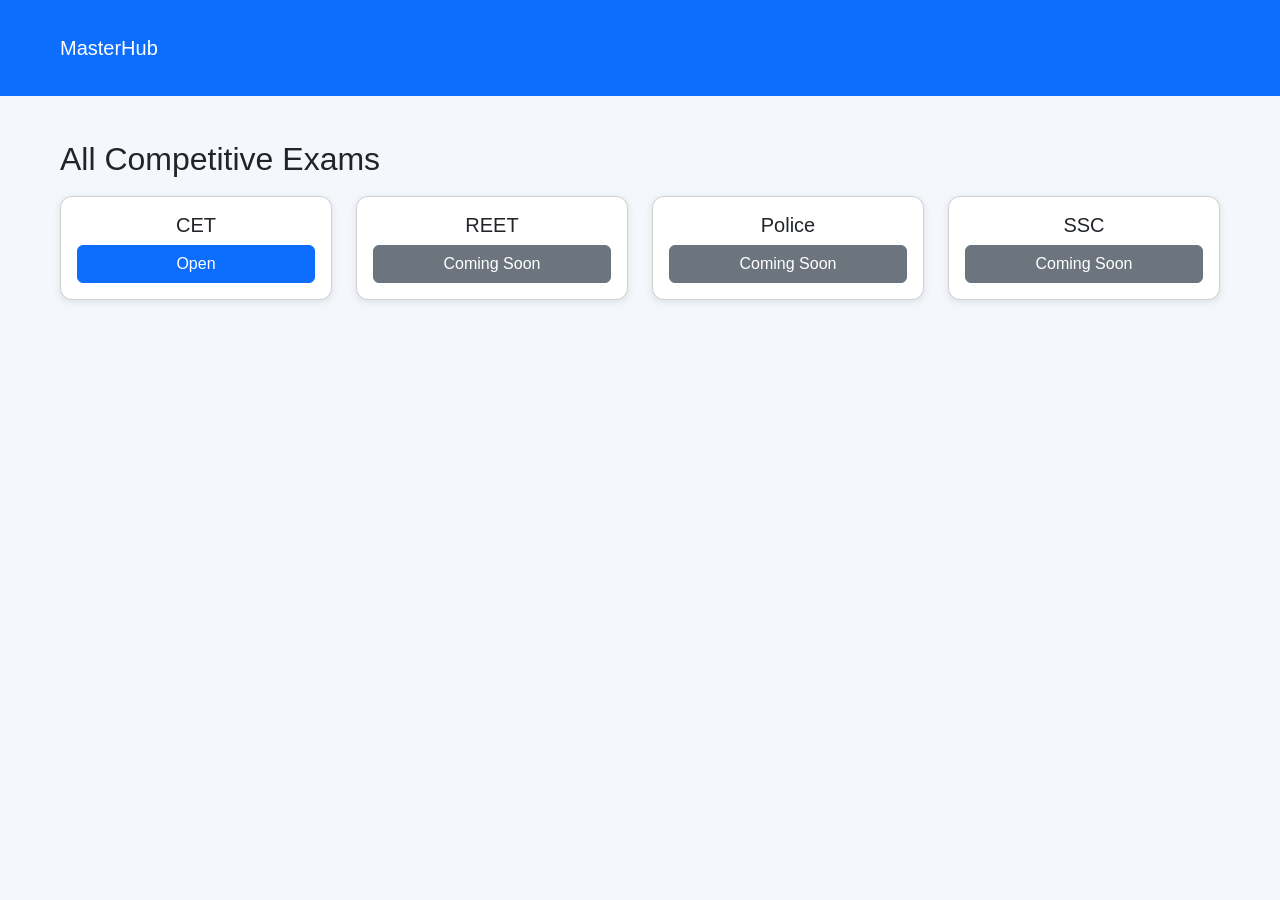
==== Exam.html @ 6af3337e "Rename Exam.htm1 to Exam.html" ====
<!DOCTYPE html>
<html lang="en">
<head>
<meta charset="UTF-8">
<meta name="viewport" content="width=device-width, initial-scale=1.0">
<title>All Exams - MasterHub</title>

<link href="https://cdn.jsdelivr.net/npm/bootstrap@5.3.7/dist/css/bootstrap.min.css" rel="stylesheet">
<link rel="stylesheet" href="css/style.css">
</head>

<body>

<nav class="navbar navbar-dark bg-primary">
<div class="container">
<a class="navbar-brand" href="index.html">MasterHub</a>
</div>
</nav>

<div class="container mt-4">

<h2>All Competitive Exams</h2>

<div class="row">

<div class="col-md-3 col-6 mb-3">
<div class="card p-3 text-center">
<h5>CET</h5>
<a href="cet.html" class="btn btn-primary">Open</a>
</div>
</div>

<div class="col-md-3 col-6 mb-3">
<div class="card p-3 text-center">
<h5>REET</h5>
<button class="btn btn-secondary">Coming Soon</button>
</div>
</div>

<div class="col-md-3 col-6 mb-3">
<div class="card p-3 text-center">
<h5>Police</h5>
<button class="btn btn-secondary">Coming Soon</button>
</div>
</div>

<div class="col-md-3 col-6 mb-3">
<div class="card p-3 text-center">
<h5>SSC</h5>
<button class="btn btn-secondary">Coming Soon</button>
</div>
</div>

</div>

</div>

</body>
  </html>
---- css/style.css ----
body{
    margin:0;
    font-family:Arial,sans-serif;
    background:#f4f7fb;
}

header{
    background:#0d6efd;
    color:white;
    padding:15px;
}

.container{
    max-width:1200px;
    margin:auto;
    padding:20px;
}

.card{
    background:white;
    border-radius:12px;
    padding:15px;
    box-shadow:0 2px 8px rgba(0,0,0,.1);
    margin:10px 0;
}
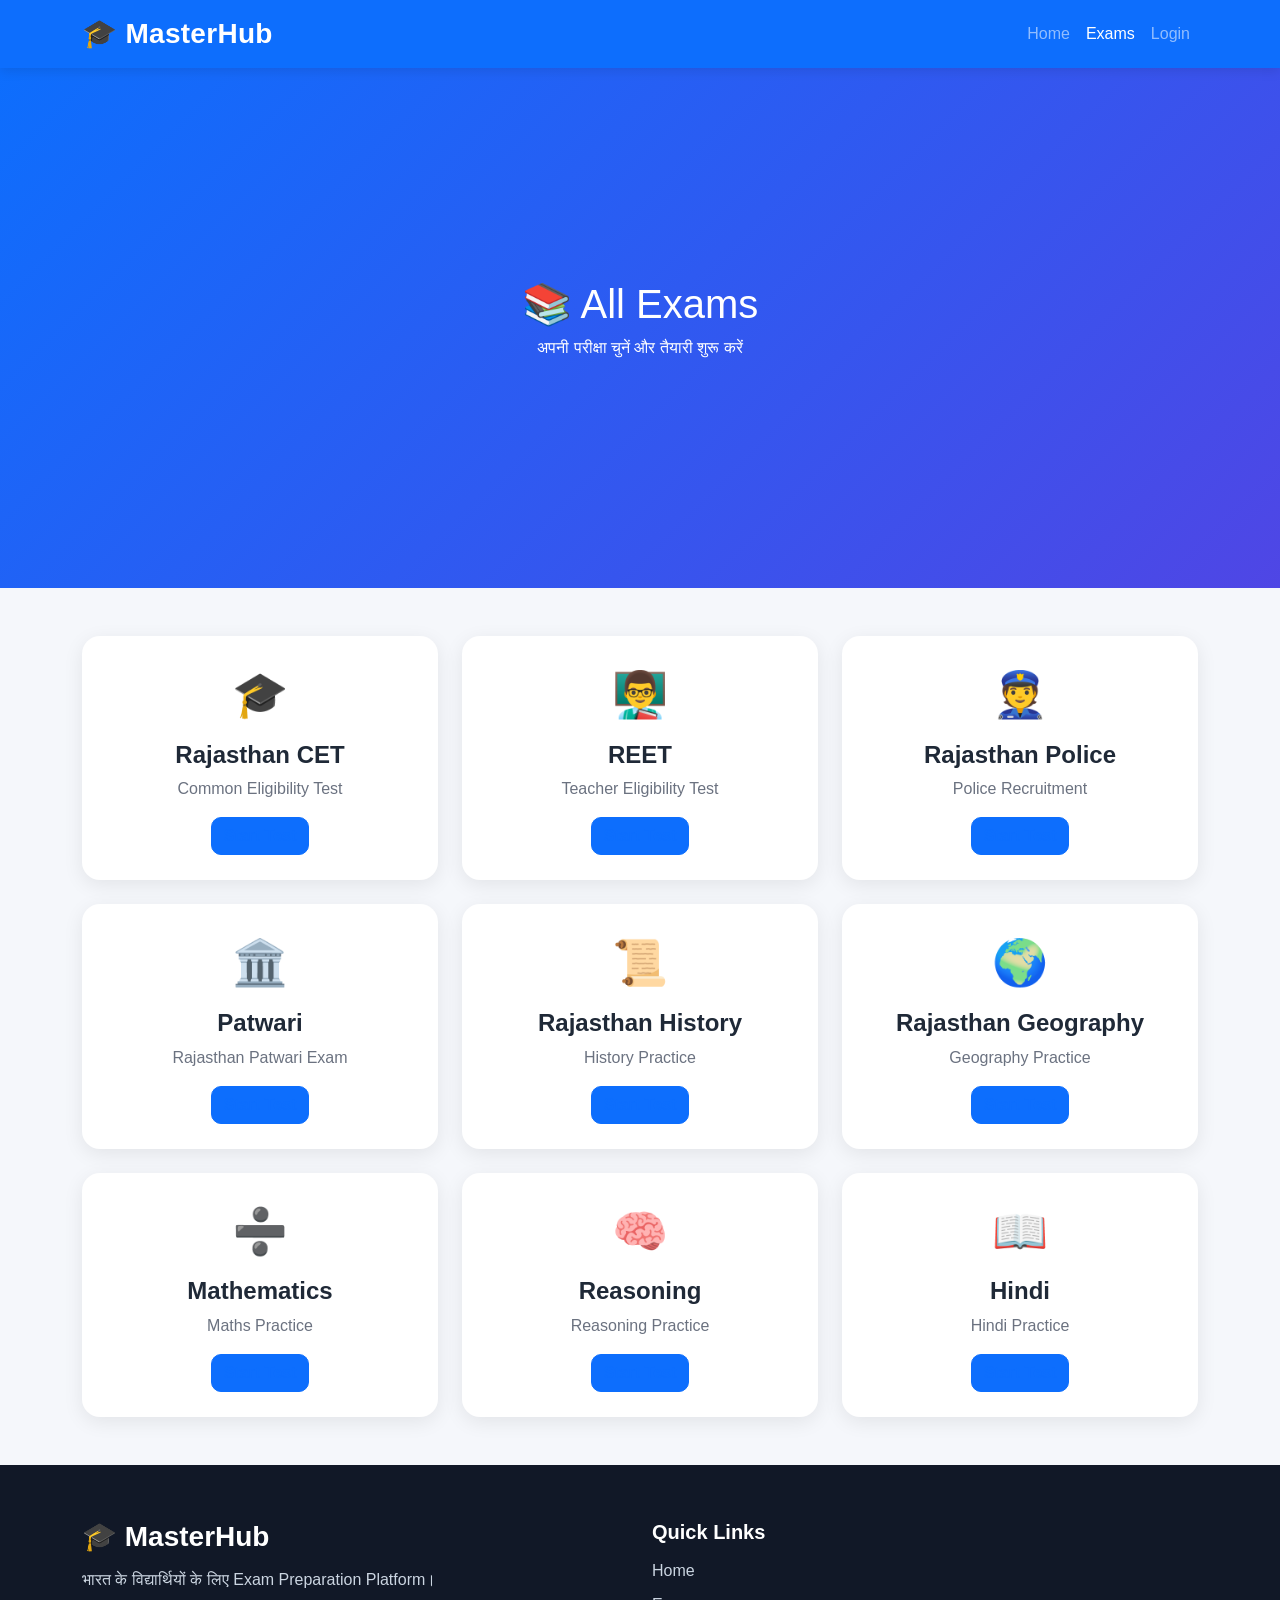
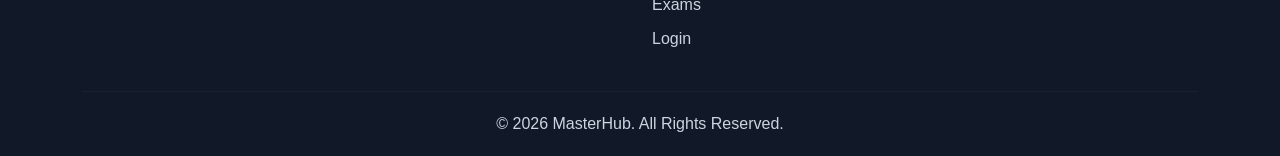
==== commit feaff95a: "Update Exam.html" ====
--- a/Exam.html
+++ b/Exam.html
@@ -1,59 +1,336 @@
 <!DOCTYPE html>
-<html lang="en">
+<html lang="hi">
 <head>
+
 <meta charset="UTF-8">
 <meta name="viewport" content="width=device-width, initial-scale=1.0">
-<title>All Exams - MasterHub</title>
+
+<title>Exams - MasterHub</title>
 
 <link href="https://cdn.jsdelivr.net/npm/bootstrap@5.3.7/dist/css/bootstrap.min.css" rel="stylesheet">
-<link rel="stylesheet" href="css/style.css">
+
+<link rel="stylesheet" href="assets/css/style.css">
+
 </head>
 
 <body>
 
-<nav class="navbar navbar-dark bg-primary">
+<!-- NAVBAR -->
+
+<nav class="navbar navbar-expand-lg navbar-dark bg-primary">
+
 <div class="container">
-<a class="navbar-brand" href="index.html">MasterHub</a>
-</div>
+
+<a class="navbar-brand fw-bold fs-3" href="index.html">
+🎓 MasterHub
+</a>
+
+<button class="navbar-toggler"
+type="button"
+data-bs-toggle="collapse"
+data-bs-target="#menu">
+
+<span class="navbar-toggler-icon"></span>
+
+</button>
+
+<div class="collapse navbar-collapse" id="menu">
+
+<ul class="navbar-nav ms-auto">
+
+<li class="nav-item">
+<a class="nav-link" href="index.html">Home</a>
+</li>
+
+<li class="nav-item">
+<a class="nav-link active" href="exams.html">Exams</a>
+</li>
+
+<li class="nav-item">
+<a class="nav-link" href="login.html">Login</a>
+</li>
+
+</ul>
+
+</div>
+
+</div>
+
 </nav>
 
-<div class="container mt-4">
-
-<h2>All Competitive Exams</h2>
+
+<!-- HEADER -->
+
+<section class="hero-section">
+
+<div class="container text-center">
+
+<h1>📚 All Exams</h1>
+
+<p>
+अपनी परीक्षा चुनें और तैयारी शुरू करें
+</p>
+
+</div>
+
+</section>
+
+
+<!-- EXAMS -->
+
+<section class="container py-5">
+
+<div class="row g-4">
+
+
+<!-- CET -->
+
+<div class="col-6 col-md-4">
+
+<div class="exam-card">
+
+<div class="exam-icon">🎓</div>
+
+<h4>Rajasthan CET</h4>
+
+<p>Common Eligibility Test</p>
+
+<a href="test.html"
+class="btn btn-primary">
+Start Test
+</a>
+
+</div>
+
+</div>
+
+
+<!-- REET -->
+
+<div class="col-6 col-md-4">
+
+<div class="exam-card">
+
+<div class="exam-icon">👨‍🏫</div>
+
+<h4>REET</h4>
+
+<p>Teacher Eligibility Test</p>
+
+<a href="test.html"
+class="btn btn-primary">
+Start Test
+</a>
+
+</div>
+
+</div>
+
+
+<!-- POLICE -->
+
+<div class="col-6 col-md-4">
+
+<div class="exam-card">
+
+<div class="exam-icon">👮</div>
+
+<h4>Rajasthan Police</h4>
+
+<p>Police Recruitment</p>
+
+<a href="test.html"
+class="btn btn-primary">
+Start Test
+</a>
+
+</div>
+
+</div>
+
+
+<!-- PATWARI -->
+
+<div class="col-6 col-md-4">
+
+<div class="exam-card">
+
+<div class="exam-icon">🏛️</div>
+
+<h4>Patwari</h4>
+
+<p>Rajasthan Patwari Exam</p>
+
+<a href="test.html"
+class="btn btn-primary">
+Start Test
+</a>
+
+</div>
+
+</div>
+
+
+<!-- HISTORY -->
+
+<div class="col-6 col-md-4">
+
+<div class="exam-card">
+
+<div class="exam-icon">📜</div>
+
+<h4>Rajasthan History</h4>
+
+<p>History Practice</p>
+
+<a href="test.html"
+class="btn btn-primary">
+Start Test
+</a>
+
+</div>
+
+</div>
+
+
+<!-- GEOGRAPHY -->
+
+<div class="col-6 col-md-4">
+
+<div class="exam-card">
+
+<div class="exam-icon">🌍</div>
+
+<h4>Rajasthan Geography</h4>
+
+<p>Geography Practice</p>
+
+<a href="test.html"
+class="btn btn-primary">
+Start Test
+</a>
+
+</div>
+
+</div>
+
+
+<!-- MATHS -->
+
+<div class="col-6 col-md-4">
+
+<div class="exam-card">
+
+<div class="exam-icon">➗</div>
+
+<h4>Mathematics</h4>
+
+<p>Maths Practice</p>
+
+<a href="test.html"
+class="btn btn-primary">
+Start Test
+</a>
+
+</div>
+
+</div>
+
+
+<!-- REASONING -->
+
+<div class="col-6 col-md-4">
+
+<div class="exam-card">
+
+<div class="exam-icon">🧠</div>
+
+<h4>Reasoning</h4>
+
+<p>Reasoning Practice</p>
+
+<a href="test.html"
+class="btn btn-primary">
+Start Test
+</a>
+
+</div>
+
+</div>
+
+
+<!-- HINDI -->
+
+<div class="col-6 col-md-4">
+
+<div class="exam-card">
+
+<div class="exam-icon">📖</div>
+
+<h4>Hindi</h4>
+
+<p>Hindi Practice</p>
+
+<a href="test.html"
+class="btn btn-primary">
+Start Test
+</a>
+
+</div>
+
+</div>
+
+
+</div>
+
+</section>
+
+
+<!-- FOOTER -->
+
+<footer>
+
+<div class="container">
 
 <div class="row">
 
-<div class="col-md-3 col-6 mb-3">
-<div class="card p-3 text-center">
-<h5>CET</h5>
-<a href="cet.html" class="btn btn-primary">Open</a>
-</div>
-</div>
-
-<div class="col-md-3 col-6 mb-3">
-<div class="card p-3 text-center">
-<h5>REET</h5>
-<button class="btn btn-secondary">Coming Soon</button>
-</div>
-</div>
-
-<div class="col-md-3 col-6 mb-3">
-<div class="card p-3 text-center">
-<h5>Police</h5>
-<button class="btn btn-secondary">Coming Soon</button>
-</div>
-</div>
-
-<div class="col-md-3 col-6 mb-3">
-<div class="card p-3 text-center">
-<h5>SSC</h5>
-<button class="btn btn-secondary">Coming Soon</button>
-</div>
-</div>
-
-</div>
-
-</div>
+<div class="col-md-6">
+
+<h3>🎓 MasterHub</h3>
+
+<p>
+भारत के विद्यार्थियों के लिए Exam Preparation Platform।
+</p>
+
+</div>
+
+<div class="col-md-6">
+
+<h5>Quick Links</h5>
+
+<a href="index.html">Home</a>
+
+<a href="exams.html">Exams</a>
+
+<a href="login.html">Login</a>
+
+</div>
+
+</div>
+
+<hr>
+
+<p class="text-center mb-0">
+© 2026 MasterHub. All Rights Reserved.
+</p>
+
+</div>
+
+</footer>
+
+
+<script src="https://cdn.jsdelivr.net/npm/bootstrap@5.3.7/dist/js/bootstrap.bundle.min.js"></script>
 
 </body>
-  </html>
+
+                          </html>
--- a/assets/css/style.css
+++ b/assets/css/style.css
@@ -0,0 +1,319 @@
+*{
+    box-sizing:border-box;
+    margin:0;
+    padding:0;
+}
+
+body{
+    font-family:Arial, sans-serif;
+    background:#f5f7fb;
+    color:#1f2937;
+}
+
+/* NAVBAR */
+
+.navbar{
+    box-shadow:0 2px 12px rgba(0,0,0,0.12);
+}
+
+.navbar-brand{
+    letter-spacing:.3px;
+}
+
+/* HERO */
+
+.hero-section{
+    min-height:520px;
+    display:flex;
+    align-items:center;
+    background:linear-gradient(135deg,#0d6efd,#4f46e5);
+    color:white;
+    padding:70px 0;
+}
+
+.hero-content{
+    max-width:850px;
+    margin:auto;
+}
+
+.hero-content h1{
+    font-size:48px;
+    font-weight:800;
+    line-height:1.2;
+    margin:15px 0;
+}
+
+.hero-content h1 span{
+    color:#ffd43b;
+}
+
+.hero-content p{
+    font-size:20px;
+    max-width:700px;
+    margin:0 auto 25px;
+    opacity:.95;
+}
+
+/* SEARCH */
+
+.search-box{
+    max-width:650px;
+    margin:auto;
+    display:flex;
+    background:white;
+    padding:6px;
+    border-radius:14px;
+    box-shadow:0 10px 30px rgba(0,0,0,.18);
+}
+
+.search-box input{
+    border:0;
+    box-shadow:none !important;
+    padding:14px;
+}
+
+.search-box button{
+    border:0;
+    border-radius:10px;
+    padding:0 25px;
+    background:#ffc107;
+    color:#111;
+    font-weight:bold;
+}
+
+/* STATS */
+
+.stats-section{
+    margin-top:-45px;
+    position:relative;
+    z-index:2;
+}
+
+.stat-card{
+    background:white;
+    padding:25px 10px;
+    border-radius:15px;
+    box-shadow:0 8px 25px rgba(0,0,0,.12);
+}
+
+.stat-card h2{
+    color:#0d6efd;
+    font-weight:800;
+}
+
+.stat-card p{
+    margin:0;
+    color:#6b7280;
+}
+
+/* SECTION HEADING */
+
+.section-heading{
+    text-align:center;
+    margin-bottom:35px;
+}
+
+.section-heading h2{
+    font-weight:800;
+    margin-bottom:8px;
+}
+
+.section-heading p{
+    color:#6b7280;
+}
+
+/* EXAM CARDS */
+
+.exam-card{
+    background:white;
+    padding:25px 15px;
+    text-align:center;
+    border-radius:18px;
+    box-shadow:0 5px 20px rgba(0,0,0,.08);
+    transition:.3s;
+    height:100%;
+}
+
+.exam-card:hover{
+    transform:translateY(-8px);
+    box-shadow:0 12px 30px rgba(0,0,0,.15);
+}
+
+.exam-icon{
+    font-size:45px;
+    margin-bottom:12px;
+}
+
+.exam-card h4{
+    font-weight:700;
+}
+
+.exam-card p{
+    color:#6b7280;
+}
+
+.exam-card a{
+    text-decoration:none;
+    font-weight:bold;
+    color:#0d6efd;
+}
+
+/* JOBS / RESULTS */
+
+.info-card{
+    background:white;
+    border-radius:16px;
+    overflow:hidden;
+    box-shadow:0 5px 20px rgba(0,0,0,.08);
+}
+
+.info-title{
+    padding:18px;
+    background:#198754;
+    color:white;
+    font-size:20px;
+    font-weight:bold;
+}
+
+.result-title{
+    background:#dc3545;
+}
+
+.info-item{
+    padding:16px 18px;
+    border-bottom:1px solid #eee;
+    display:flex;
+    justify-content:space-between;
+    transition:.2s;
+}
+
+.info-item:last-child{
+    border-bottom:0;
+}
+
+.info-item:hover{
+    background:#f8f9fa;
+    color:#0d6efd;
+}
+
+/* FEATURES */
+
+.features-section{
+    background:#eef4ff;
+    padding:70px 0;
+}
+
+.feature-card{
+    background:white;
+    padding:35px 25px;
+    text-align:center;
+    border-radius:18px;
+    height:100%;
+    box-shadow:0 5px 20px rgba(0,0,0,.07);
+    transition:.3s;
+}
+
+.feature-card:hover{
+    transform:translateY(-7px);
+    box-shadow:0 12px 30px rgba(0,0,0,.12);
+}
+
+.feature-card div{
+    font-size:50px;
+    margin-bottom:15px;
+}
+
+.feature-card h4{
+    font-weight:700;
+}
+
+.feature-card p{
+    color:#6b7280;
+}
+
+/* BUTTONS */
+
+.btn{
+    border-radius:10px;
+    font-weight:600;
+}
+
+/* FOOTER */
+
+footer{
+    background:#111827;
+    color:white;
+    padding:55px 0 20px;
+}
+
+footer h3{
+    font-weight:800;
+    margin-bottom:15px;
+}
+
+footer h5{
+    font-weight:700;
+    margin-bottom:15px;
+}
+
+footer p{
+    color:#cbd5e1;
+}
+
+footer a{
+    display:block;
+    color:#cbd5e1;
+    text-decoration:none;
+    margin-bottom:10px;
+}
+
+footer a:hover{
+    color:#60a5fa;
+}
+
+footer hr{
+    border-color:#374151;
+    margin:30px 0 20px;
+}
+
+
+/* MOBILE */
+
+@media(max-width:768px){
+
+    .hero-section{
+        min-height:580px;
+        padding:50px 15px;
+    }
+
+    .hero-content h1{
+        font-size:34px;
+    }
+
+    .hero-content p{
+        font-size:17px;
+    }
+
+    .search-box{
+        flex-direction:column;
+        gap:6px;
+    }
+
+    .search-box button{
+        padding:12px;
+    }
+
+    .stats-section{
+        margin-top:0;
+        padding-top:25px;
+    }
+
+    .stat-card{
+        padding:20px 5px;
+    }
+
+    .stat-card h2{
+        font-size:25px;
+    }
+
+}
